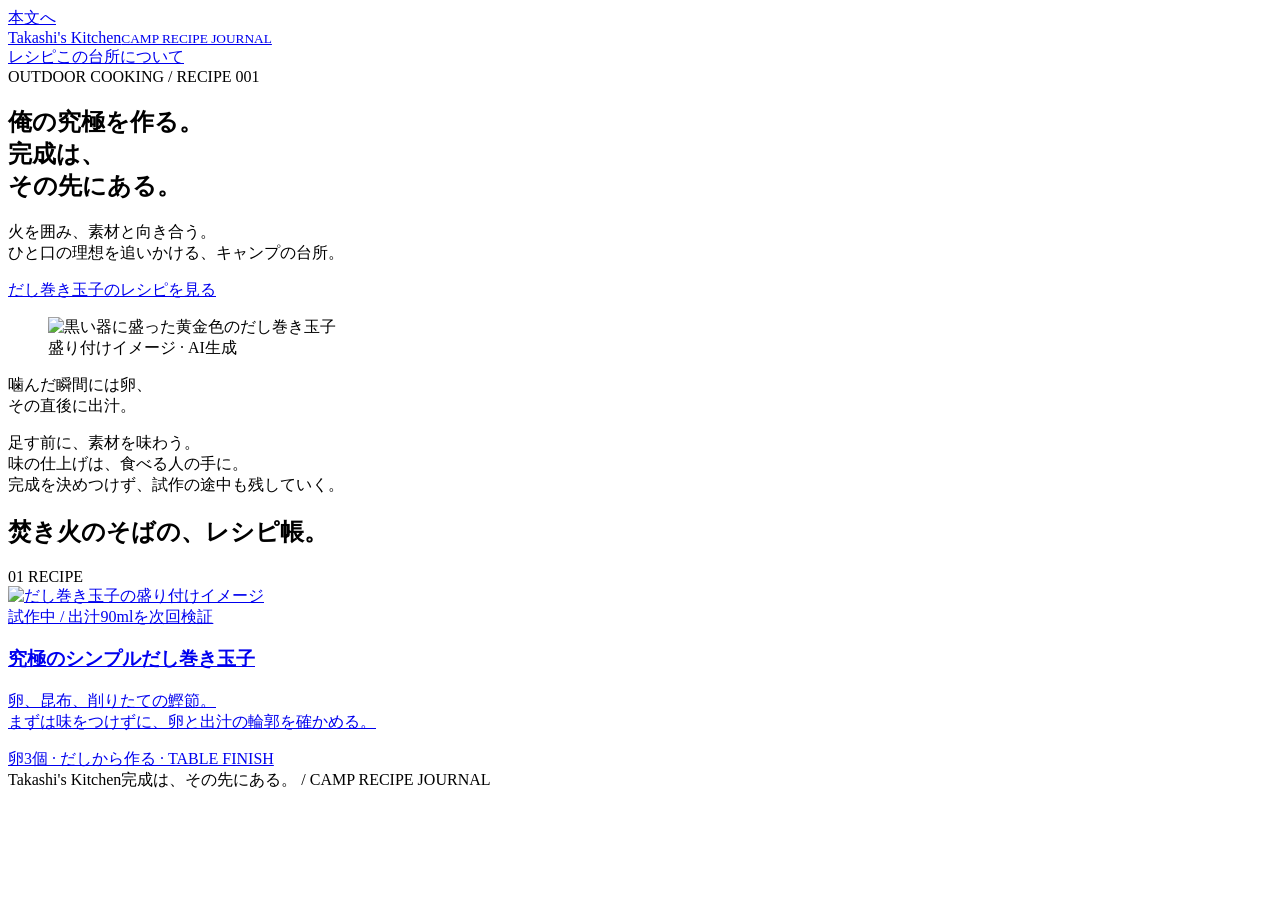
==== index.html @ 33011bda "Add Takashi Kitchen homepage" ====
<!doctype html>
<html lang="ja"><head><meta charset="utf-8"><meta name="viewport" content="width=device-width,initial-scale=1"><title>Takashi's Kitchen — 俺の究極を作る。</title><meta name="description" content="俺の究極を作る。完成は、その先にある。Takashi's Kitchenは、出汁と素材を楽しむキャンプ飯のレシピと試作の記録。"><link rel="stylesheet" href="assets/style.css"><link rel="icon" href="assets/favicon.svg" type="image/svg+xml"></head><body>
<a class="skip" href="#main">本文へ</a><header><div class="wrap"><a class="brand" href="./">Takashi's Kitchen<small>CAMP RECIPE JOURNAL</small></a><nav aria-label="メイン"><a href="#recipes">レシピ</a><a href="#concept">この台所について</a></nav></div></header>
<main id="main"><section class="hero wrap"><div><span class="eyebrow">OUTDOOR COOKING / RECIPE 001</span><h1>俺の究極を作る。<br>完成は、<br>その先にある。</h1><p class="lede">火を囲み、素材と向き合う。<br>ひと口の理想を追いかける、キャンプの台所。</p><a class="button" href="recipes/dashimaki/">だし巻き玉子のレシピを見る</a></div><figure><img src="assets/dashimaki.png" alt="黒い器に盛った黄金色のだし巻き玉子" width="1024" height="683"><figcaption class="caption">盛り付けイメージ · AI生成</figcaption></figure></section>
<section class="statement" id="concept"><div class="wrap"><p class="serif">噛んだ瞬間には卵、<br>その直後に出汁。</p><p class="aside">足す前に、素材を味わう。<br>味の仕上げは、食べる人の手に。<br>完成を決めつけず、試作の途中も残していく。</p></div></section>
<section class="section wrap" id="recipes"><div class="section-head"><h2>焚き火のそばの、レシピ帳。</h2><span class="number">01 RECIPE</span></div><a class="recipe-card" href="recipes/dashimaki/"><img src="assets/dashimaki.png" alt="だし巻き玉子の盛り付けイメージ" width="1024" height="683" loading="lazy"><div><span class="badge">試作中 / 出汁90mlを次回検証</span><h3>究極のシンプルだし巻き玉子</h3><p>卵、昆布、削りたての鰹節。<br>まずは味をつけずに、卵と出汁の輪郭を確かめる。</p><span class="meta">卵3個 · だしから作る · TABLE FINISH</span></div></a></section></main>
<footer><div class="wrap"><span class="brand">Takashi's Kitchen</span><span>完成は、その先にある。 / CAMP RECIPE JOURNAL</span></div></footer></body></html>
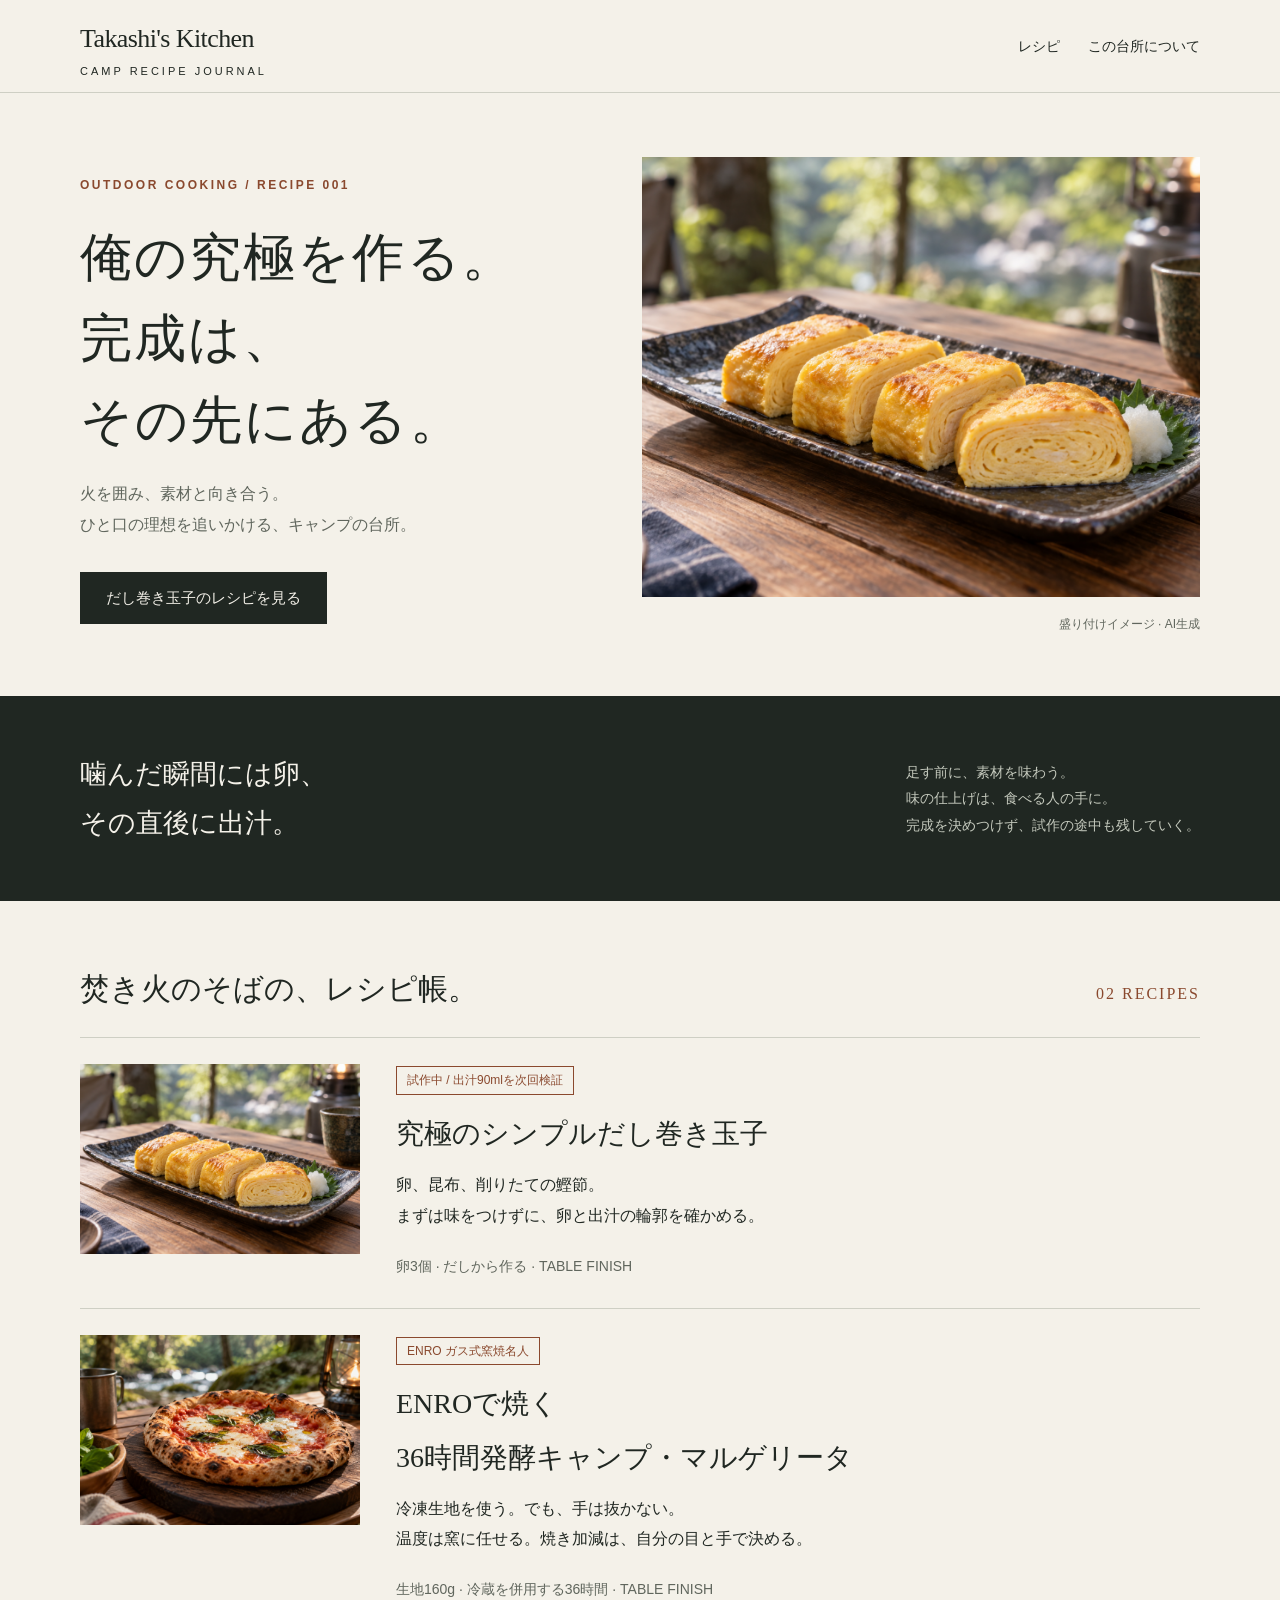
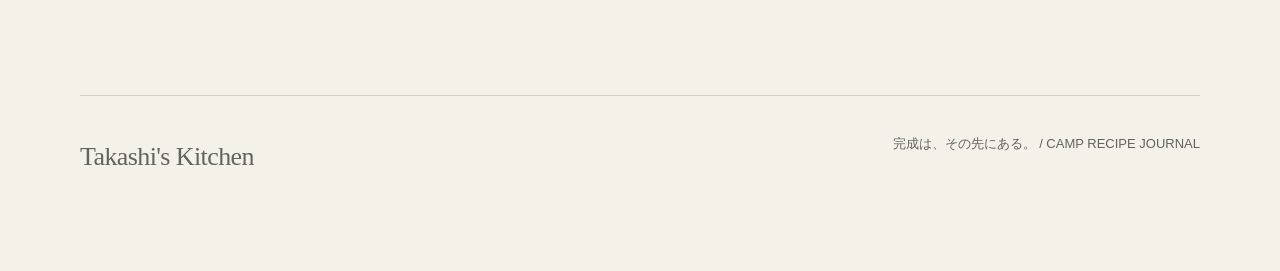
==== commit d5a97e3e: "Add margherita to recipe journal" ====
--- a/index.html
+++ b/index.html
@@ -3,5 +3,6 @@
 <a class="skip" href="#main">本文へ</a><header><div class="wrap"><a class="brand" href="./">Takashi's Kitchen<small>CAMP RECIPE JOURNAL</small></a><nav aria-label="メイン"><a href="#recipes">レシピ</a><a href="#concept">この台所について</a></nav></div></header>
 <main id="main"><section class="hero wrap"><div><span class="eyebrow">OUTDOOR COOKING / RECIPE 001</span><h1>俺の究極を作る。<br>完成は、<br>その先にある。</h1><p class="lede">火を囲み、素材と向き合う。<br>ひと口の理想を追いかける、キャンプの台所。</p><a class="button" href="recipes/dashimaki/">だし巻き玉子のレシピを見る</a></div><figure><img src="assets/dashimaki.png" alt="黒い器に盛った黄金色のだし巻き玉子" width="1024" height="683"><figcaption class="caption">盛り付けイメージ · AI生成</figcaption></figure></section>
 <section class="statement" id="concept"><div class="wrap"><p class="serif">噛んだ瞬間には卵、<br>その直後に出汁。</p><p class="aside">足す前に、素材を味わう。<br>味の仕上げは、食べる人の手に。<br>完成を決めつけず、試作の途中も残していく。</p></div></section>
-<section class="section wrap" id="recipes"><div class="section-head"><h2>焚き火のそばの、レシピ帳。</h2><span class="number">01 RECIPE</span></div><a class="recipe-card" href="recipes/dashimaki/"><img src="assets/dashimaki.png" alt="だし巻き玉子の盛り付けイメージ" width="1024" height="683" loading="lazy"><div><span class="badge">試作中 / 出汁90mlを次回検証</span><h3>究極のシンプルだし巻き玉子</h3><p>卵、昆布、削りたての鰹節。<br>まずは味をつけずに、卵と出汁の輪郭を確かめる。</p><span class="meta">卵3個 · だしから作る · TABLE FINISH</span></div></a></section></main>
+<section class="section wrap" id="recipes"><div class="section-head"><h2>焚き火のそばの、レシピ帳。</h2><span class="number">02 RECIPES</span></div><a class="recipe-card" href="recipes/dashimaki/"><img src="assets/dashimaki.png" alt="だし巻き玉子の盛り付けイメージ" width="1024" height="683" loading="lazy"><div><span class="badge">試作中 / 出汁90mlを次回検証</span><h3>究極のシンプルだし巻き玉子</h3><p>卵、昆布、削りたての鰹節。<br>まずは味をつけずに、卵と出汁の輪郭を確かめる。</p><span class="meta">卵3個 · だしから作る · TABLE FINISH</span></div></a><a class="recipe-card" href="recipes/margherita/"><img src="assets/margherita.png" alt="キャンプ・マルゲリータの盛り付けイメージ" width="1536" height="1024" loading="lazy"><div><span class="badge">ENRO ガス式窯焼名人</span><h3>ENROで焼く<br>36時間発酵キャンプ・マルゲリータ</h3><p>冷凍生地を使う。でも、手は抜かない。<br>温度は窯に任せる。焼き加減は、自分の目と手で決める。</p><span class="meta">生地160g · 冷蔵を併用する36時間 · TABLE FINISH</span></div></a></section></main>
 <footer><div class="wrap"><span class="brand">Takashi's Kitchen</span><span>完成は、その先にある。 / CAMP RECIPE JOURNAL</span></div></footer></body></html>
+
--- a/assets/style.css
+++ b/assets/style.css
@@ -0,0 +1 @@
+:root{--paper:#f4f1e9;--ink:#202722;--muted:#60665d;--line:#cecfc4;--accent:#8a492e;--gold:#d9b873}*{box-sizing:border-box}html{scroll-behavior:smooth;scroll-padding-top:90px}body{margin:0;background:var(--paper);color:var(--ink);font-family:'Yu Gothic',Meiryo,sans-serif;font-size:16px;line-height:1.9}a{color:inherit;text-underline-offset:5px}a:focus-visible,button:focus-visible{outline:3px solid var(--accent);outline-offset:5px}.skip{position:absolute;top:-100px}.skip:focus{top:8px;background:white;z-index:10;padding:12px}.wrap{width:min(1120px,calc(100% - 64px));margin:auto}header{border-bottom:1px solid var(--line)}header .wrap{min-height:92px;display:flex;justify-content:space-between;align-items:center;gap:24px}.brand{text-decoration:none;font-family:Georgia,serif;font-size:26px;letter-spacing:-.6px}.brand small{display:block;font-family: sans-serif;font-size:11px;letter-spacing:3px;line-height:1.3}nav{display:flex;gap:28px;font-size:14px}nav a{text-decoration:none}.eyebrow{font-size:12px;letter-spacing:2.5px;text-transform:uppercase;color:var(--accent);font-weight:bold}.serif,h1,h2,h3{font-family:'Yu Mincho','Hiragino Mincho ProN',serif;font-weight:500}h1{font-size:clamp(32px,4.1vw,56px);line-height:1.55;letter-spacing:.04em;margin:18px 0}h2{font-size:30px;line-height:1.6;margin:0 0 24px}h3{font-size:22px;margin:0 0 10px}p{margin:0 0 20px}.hero{padding:64px 0 60px;display:grid;grid-template-columns:1fr 1.1fr;gap:55px;align-items:center}.hero img{width:100%;height:440px;object-fit:cover}.hero figure{margin:0}.caption{font-size:12px;color:var(--muted);text-align:right;margin-top:6px}.lede{color:var(--muted)}.button{display:inline-block;text-decoration:none;background:var(--ink);color:var(--paper);padding:12px 26px;margin-top:12px;font-size:15px}.statement{background:var(--ink);color:var(--paper);padding:54px 0}.statement .wrap{display:flex;justify-content:space-between;gap:40px;align-items:center}.statement p{margin:0}.statement .serif{font-size:27px;line-height:1.8}.statement .aside{font-size:14px;color:#c4c9bd;max-width:350px}.section{padding:64px 0;border-bottom:1px solid var(--line)}.section-head{display:flex;justify-content:space-between;align-items:baseline;gap:24px}.number{font-family:Georgia,serif;color:var(--accent);font-size:16px;letter-spacing:2px}.recipe-card{display:grid;grid-template-columns:280px 1fr;gap:36px;text-decoration:none;padding:26px 0;border-top:1px solid var(--line)}.recipe-card img{width:100%;height:190px;object-fit:cover}.badge{font-size:12px;display:inline-block;border:1px solid var(--accent);color:var(--accent);padding:2px 10px;margin-bottom:12px}.recipe-card h3{font-size:28px}.meta{font-size:14px;color:var(--muted)}footer{padding:36px 0 90px;color:var(--muted);font-size:13px}footer .wrap{display:flex;justify-content:space-between;gap:20px}.recipe-intro{padding:32px 0 44px}.breadcrumb{font-size:13px;color:var(--muted);margin-bottom:32px}.recipe-layout{display:grid;grid-template-columns:1fr 1fr;gap:48px;align-items:center}.recipe-layout img{width:100%;height:340px;object-fit:cover}.recipe-layout figure{margin:0}.recipe-intro h1{font-size:clamp(30px,3.7vw,47px)}.quick{display:flex;gap:30px;border-top:1px solid var(--line);padding-top:20px;font-size:14px}.quick strong{font-size:24px;font-family:Georgia,serif}.tabs{position:sticky;top:0;background:var(--paper);z-index:5;border-block:1px solid var(--line)}.tabs .wrap{display:flex;justify-content:center;gap:50px}.tabs a{padding:14px 0;font-size:14px;text-decoration:none}.content{max-width:880px}.note{padding:20px 24px;border-left:3px solid var(--accent);background:#ebe6da;color:#484d43}.ingredients{display:grid;grid-template-columns:1fr 1fr;gap:48px}.ingredients dl{margin:0}.ingredients dl div{display:flex;justify-content:space-between;gap:16px;padding:12px 0;border-bottom:1px solid var(--line)}dt,dd{margin:0}dd{font-weight:bold;white-space:nowrap}.steps{list-style:none;padding:0;margin:0;counter-reset:step}.steps li{counter-increment:step;display:grid;grid-template-columns:48px 1fr;gap:18px;padding:24px 0;border-bottom:1px solid var(--line)}.steps li:before{content:counter(step,decimal-leading-zero);font-family:Georgia,serif;color:var(--accent);font-size:26px}.steps p{margin:0;color:var(--muted)}.finish{background:var(--ink);color:var(--paper);padding:64px 0}.finish .eyebrow{color:var(--gold)}.finish-grid{display:grid;grid-template-columns:repeat(3,1fr);gap:0 30px}.finish-grid article{padding:22px 0;border-top:1px solid #596056}.finish-grid p{color:#c4c9bd;font-size:14px;margin:0}.log{display:grid;grid-template-columns:1fr 1fr;gap:32px}.log article{border-top:2px solid var(--line);padding-top:24px}.log .pending{border-color:var(--accent)}.log strong{font-family:Georgia,serif;font-size:32px}.log p{color:var(--muted)}@media(max-width:700px){.wrap{width:calc(100% - 40px)}header .wrap{min-height:80px;gap:12px}.brand{font-size:22px}nav{gap:15px;font-size:13px}.hero{grid-template-columns:1fr;gap:28px;padding:34px 0 40px}.hero img{height:290px}.hero h1{font-size:36px}.statement .wrap{display:block}.statement .aside{margin-top:24px}.statement .serif{font-size:23px}.section{padding:42px 0}.recipe-card{grid-template-columns:1fr;gap:18px}.recipe-card img{height:230px}.recipe-card h3{font-size:25px}.recipe-layout{grid-template-columns:1fr;gap:24px}.recipe-layout img{height:240px}.recipe-intro{padding-top:20px}.breadcrumb{margin-bottom:22px}.tabs .wrap{justify-content:space-between;gap:8px}.tabs a{font-size:13px}.ingredients{grid-template-columns:1fr;gap:30px}.finish-grid{grid-template-columns:1fr 1fr;gap:0 22px}.log{grid-template-columns:1fr;gap:16px}footer .wrap{display:block}.section-head{gap:12px}h2{font-size:26px}.quick{gap:24px}.finish{padding:44px 0}}@media(prefers-reduced-motion:reduce){html{scroll-behavior:auto}}@media print{header,.tabs,footer,.button{display:none}.section,.finish{padding:20px 0}.finish{background:white;color:black}.finish-grid p{color:#333}.wrap{width:100%}.steps li{break-inside:avoid}}
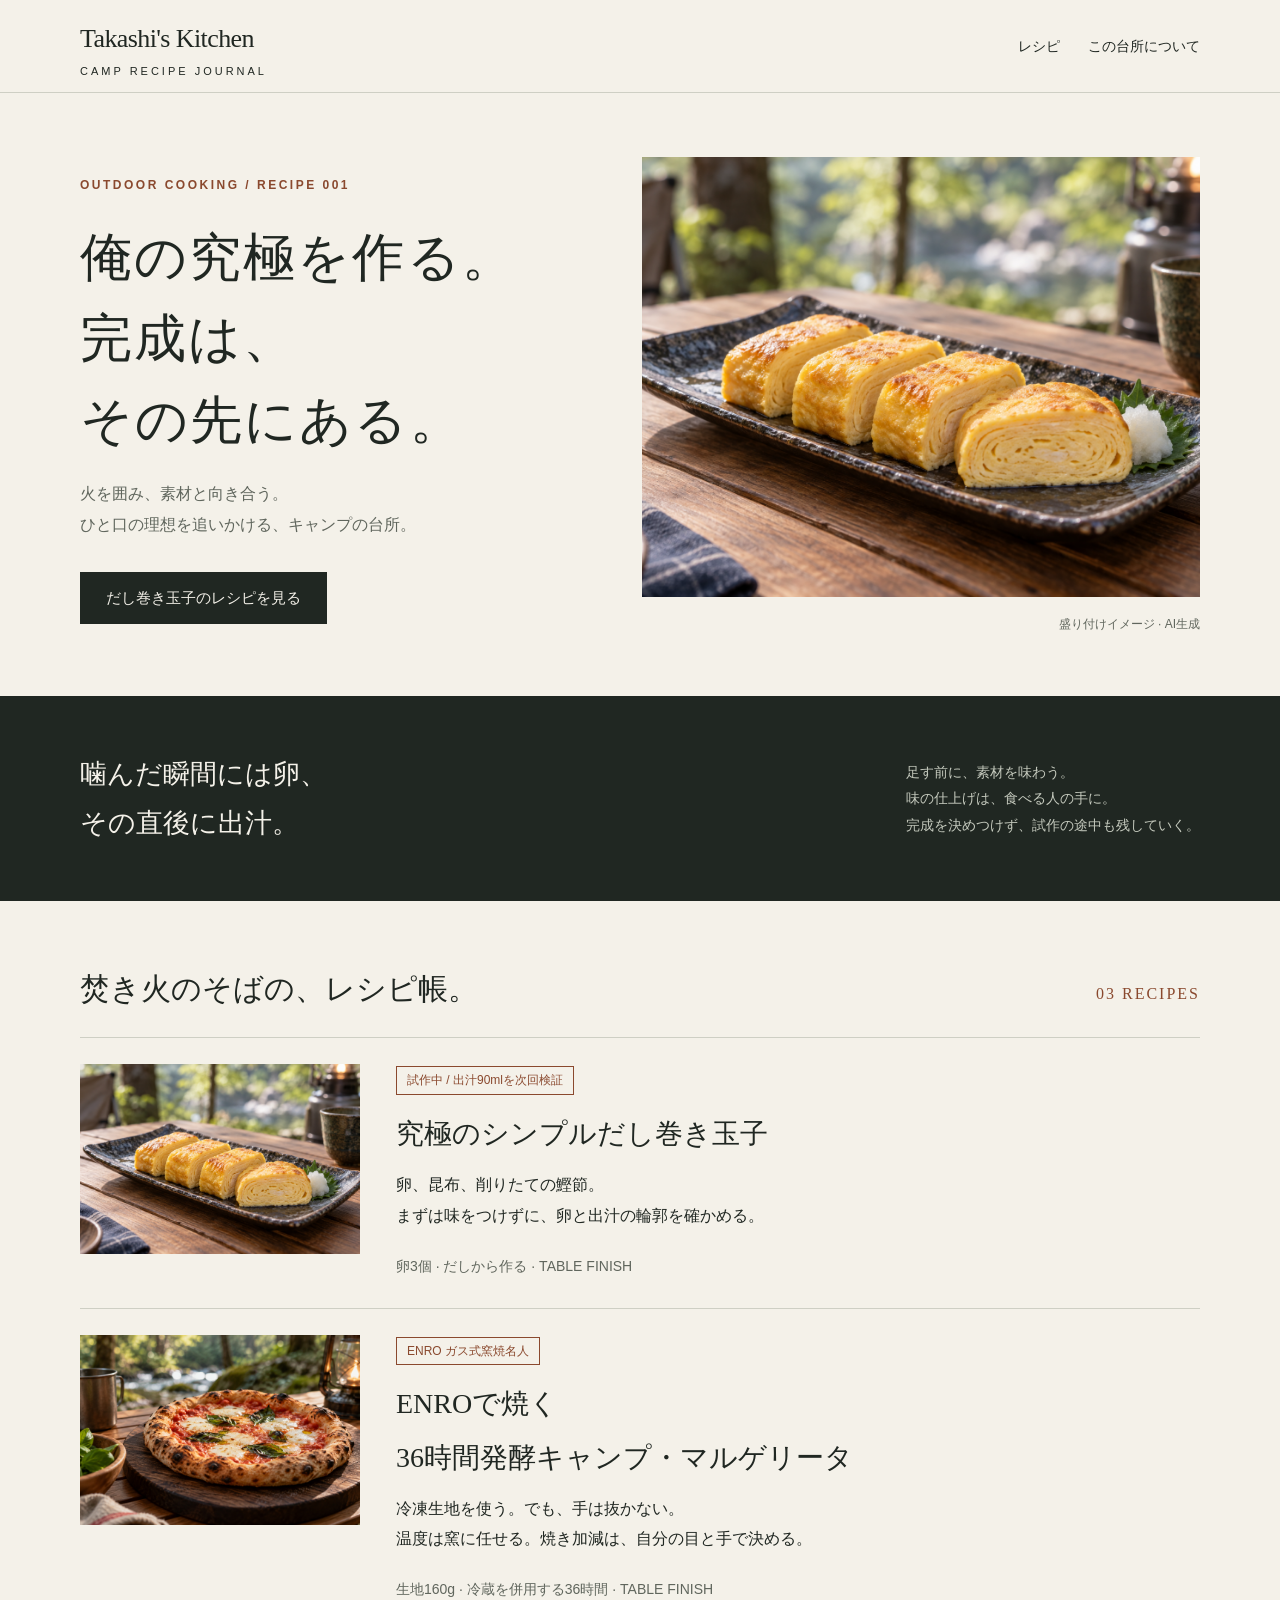
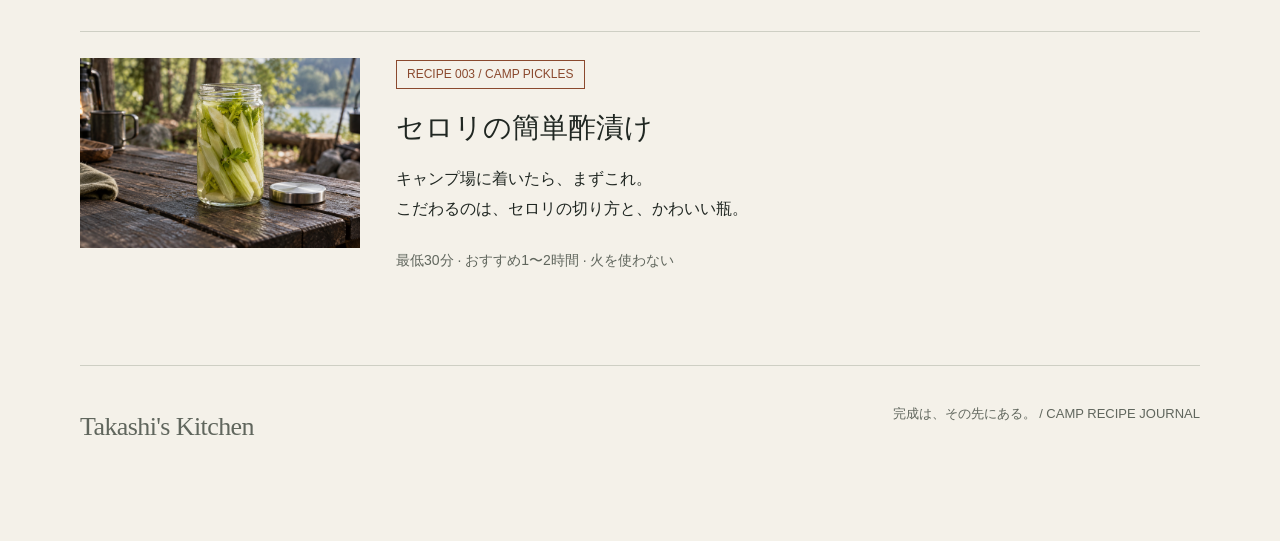
==== commit b6ac503a: "Add recipe 003 celery to recipe journal" ====
--- a/index.html
+++ b/index.html
@@ -3,6 +3,7 @@
 <a class="skip" href="#main">本文へ</a><header><div class="wrap"><a class="brand" href="./">Takashi's Kitchen<small>CAMP RECIPE JOURNAL</small></a><nav aria-label="メイン"><a href="#recipes">レシピ</a><a href="#concept">この台所について</a></nav></div></header>
 <main id="main"><section class="hero wrap"><div><span class="eyebrow">OUTDOOR COOKING / RECIPE 001</span><h1>俺の究極を作る。<br>完成は、<br>その先にある。</h1><p class="lede">火を囲み、素材と向き合う。<br>ひと口の理想を追いかける、キャンプの台所。</p><a class="button" href="recipes/dashimaki/">だし巻き玉子のレシピを見る</a></div><figure><img src="assets/dashimaki.png" alt="黒い器に盛った黄金色のだし巻き玉子" width="1024" height="683"><figcaption class="caption">盛り付けイメージ · AI生成</figcaption></figure></section>
 <section class="statement" id="concept"><div class="wrap"><p class="serif">噛んだ瞬間には卵、<br>その直後に出汁。</p><p class="aside">足す前に、素材を味わう。<br>味の仕上げは、食べる人の手に。<br>完成を決めつけず、試作の途中も残していく。</p></div></section>
-<section class="section wrap" id="recipes"><div class="section-head"><h2>焚き火のそばの、レシピ帳。</h2><span class="number">02 RECIPES</span></div><a class="recipe-card" href="recipes/dashimaki/"><img src="assets/dashimaki.png" alt="だし巻き玉子の盛り付けイメージ" width="1024" height="683" loading="lazy"><div><span class="badge">試作中 / 出汁90mlを次回検証</span><h3>究極のシンプルだし巻き玉子</h3><p>卵、昆布、削りたての鰹節。<br>まずは味をつけずに、卵と出汁の輪郭を確かめる。</p><span class="meta">卵3個 · だしから作る · TABLE FINISH</span></div></a><a class="recipe-card" href="recipes/margherita/"><img src="assets/margherita.png" alt="キャンプ・マルゲリータの盛り付けイメージ" width="1536" height="1024" loading="lazy"><div><span class="badge">ENRO ガス式窯焼名人</span><h3>ENROで焼く<br>36時間発酵キャンプ・マルゲリータ</h3><p>冷凍生地を使う。でも、手は抜かない。<br>温度は窯に任せる。焼き加減は、自分の目と手で決める。</p><span class="meta">生地160g · 冷蔵を併用する36時間 · TABLE FINISH</span></div></a></section></main>
+<section class="section wrap" id="recipes"><div class="section-head"><h2>焚き火のそばの、レシピ帳。</h2><span class="number">03 RECIPES</span></div><a class="recipe-card" href="recipes/dashimaki/"><img src="assets/dashimaki.png" alt="だし巻き玉子の盛り付けイメージ" width="1024" height="683" loading="lazy"><div><span class="badge">試作中 / 出汁90mlを次回検証</span><h3>究極のシンプルだし巻き玉子</h3><p>卵、昆布、削りたての鰹節。<br>まずは味をつけずに、卵と出汁の輪郭を確かめる。</p><span class="meta">卵3個 · だしから作る · TABLE FINISH</span></div></a><a class="recipe-card" href="recipes/margherita/"><img src="assets/margherita.png" alt="キャンプ・マルゲリータの盛り付けイメージ" width="1536" height="1024" loading="lazy"><div><span class="badge">ENRO ガス式窯焼名人</span><h3>ENROで焼く<br>36時間発酵キャンプ・マルゲリータ</h3><p>冷凍生地を使う。でも、手は抜かない。<br>温度は窯に任せる。焼き加減は、自分の目と手で決める。</p><span class="meta">生地160g · 冷蔵を併用する36時間 · TABLE FINISH</span></div></a><a class="recipe-card" href="recipes/celery/"><img src="assets/celery.png" alt="スマートなガラス瓶に詰めたセロリの酢漬けのイメージ" width="1536" height="1024" loading="lazy"><div><span class="badge">RECIPE 003 / CAMP PICKLES</span><h3>セロリの簡単酢漬け</h3><p>キャンプ場に着いたら、まずこれ。<br>こだわるのは、セロリの切り方と、かわいい瓶。</p><span class="meta">最低30分 · おすすめ1〜2時間 · 火を使わない</span></div></a></section></main>
 <footer><div class="wrap"><span class="brand">Takashi's Kitchen</span><span>完成は、その先にある。 / CAMP RECIPE JOURNAL</span></div></footer></body></html>
 
+
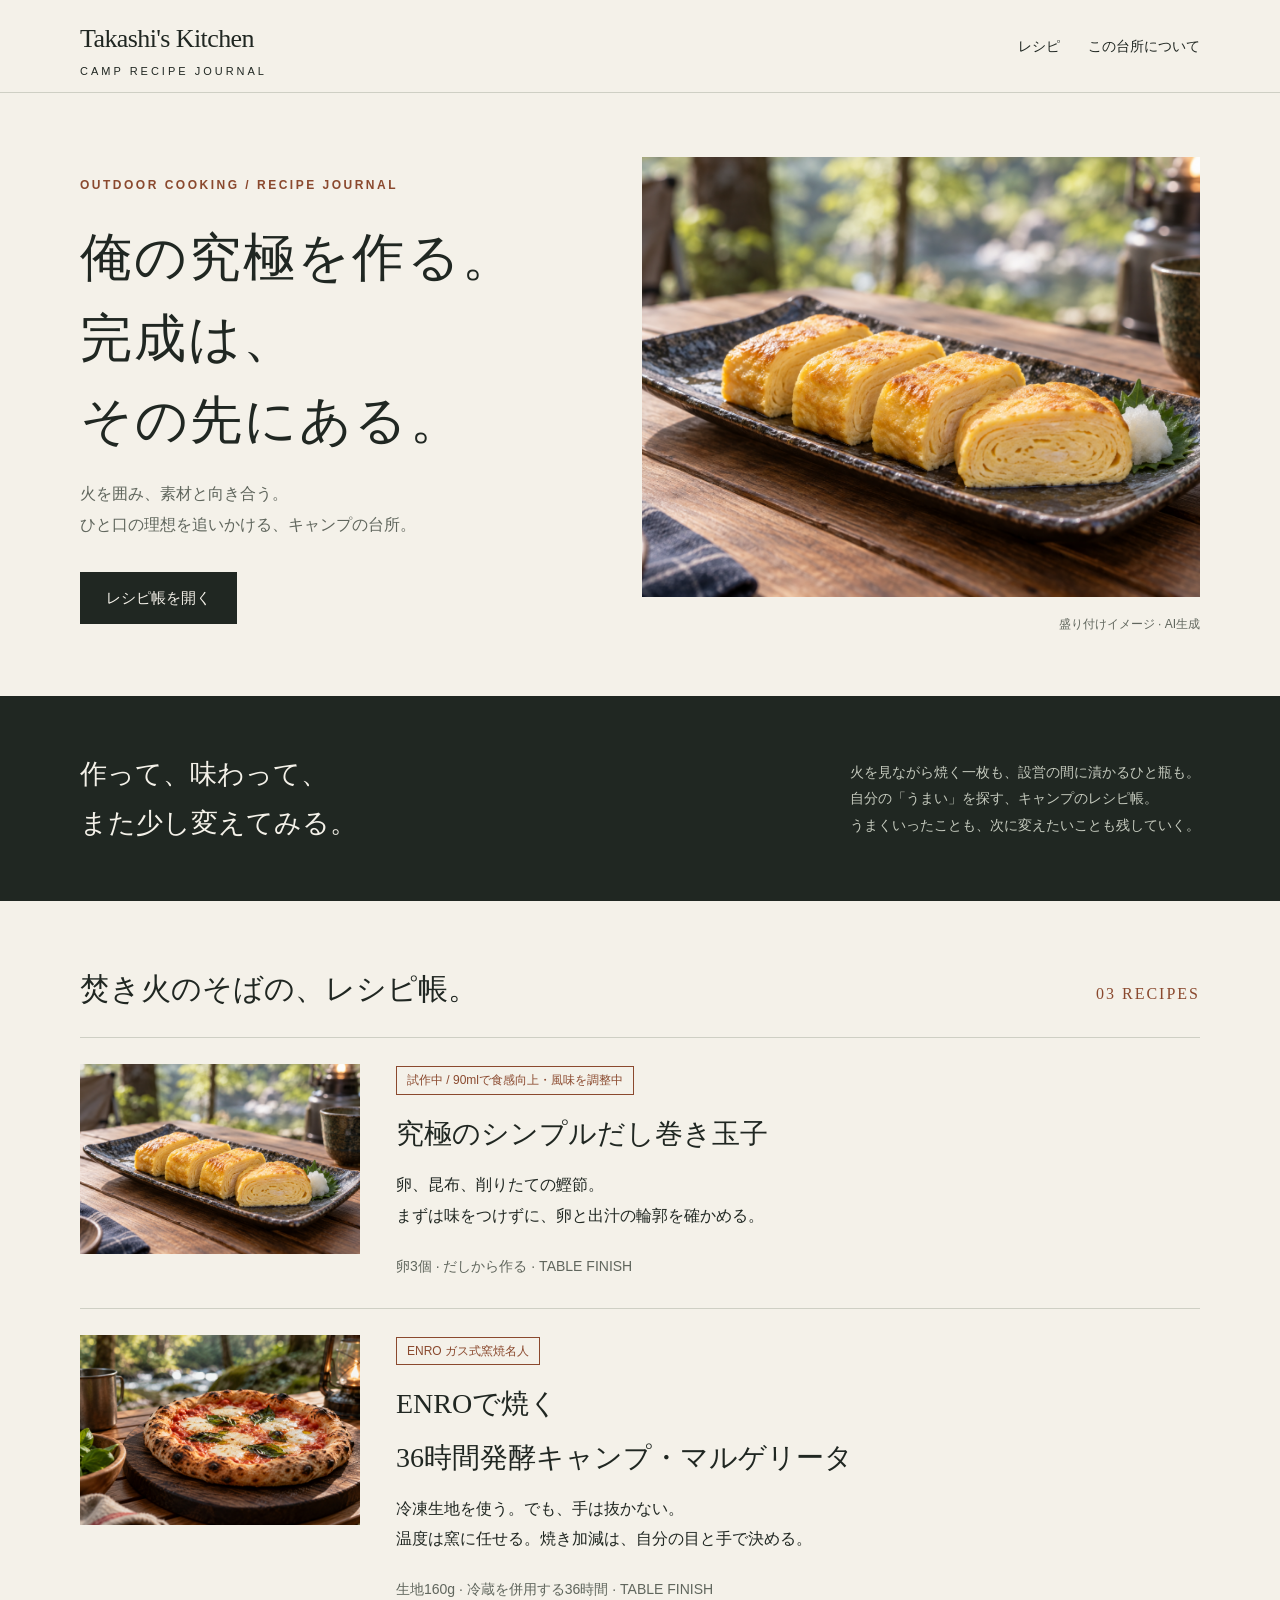
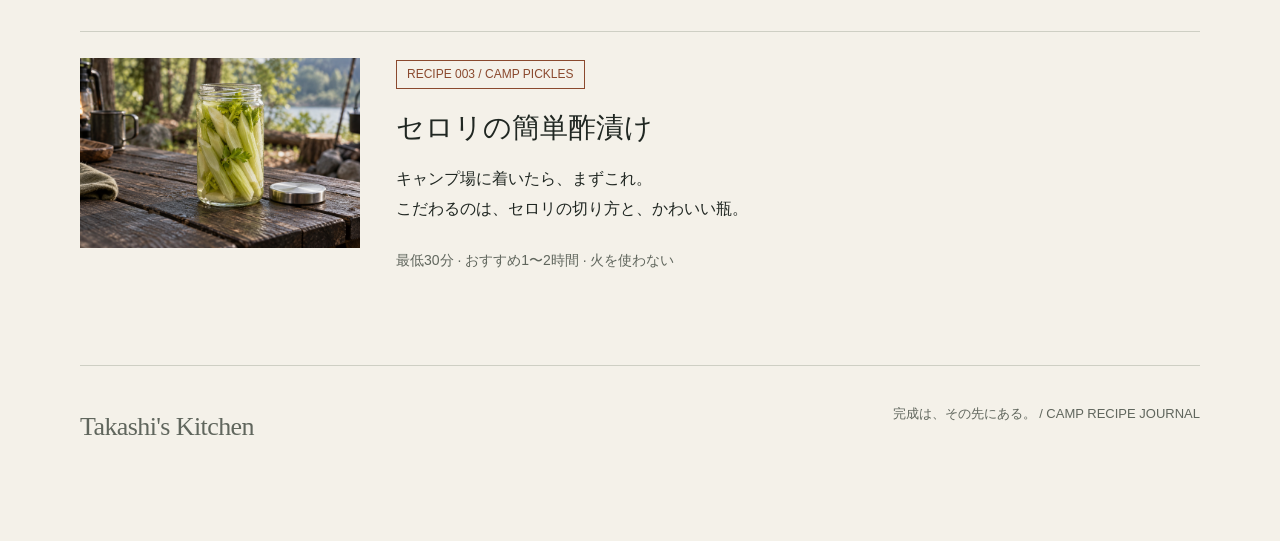
==== commit 307b2e35: "Refresh kitchen introduction and recipe status" ====
--- a/index.html
+++ b/index.html
@@ -1,9 +1,10 @@
 <!doctype html>
-<html lang="ja"><head><meta charset="utf-8"><meta name="viewport" content="width=device-width,initial-scale=1"><title>Takashi's Kitchen — 俺の究極を作る。</title><meta name="description" content="俺の究極を作る。完成は、その先にある。Takashi's Kitchenは、出汁と素材を楽しむキャンプ飯のレシピと試作の記録。"><link rel="stylesheet" href="assets/style.css"><link rel="icon" href="assets/favicon.svg" type="image/svg+xml"></head><body>
+<html lang="ja"><head><meta charset="utf-8"><meta name="viewport" content="width=device-width,initial-scale=1"><title>Takashi's Kitchen — 俺の究極を作る。</title><meta name="description" content="俺の究極を作る。完成は、その先にある。Takashi's Kitchenは、作りながら育てる、キャンプ飯のレシピと試作の記録。"><link rel="stylesheet" href="assets/style.css"><link rel="icon" href="assets/favicon.svg" type="image/svg+xml"></head><body>
 <a class="skip" href="#main">本文へ</a><header><div class="wrap"><a class="brand" href="./">Takashi's Kitchen<small>CAMP RECIPE JOURNAL</small></a><nav aria-label="メイン"><a href="#recipes">レシピ</a><a href="#concept">この台所について</a></nav></div></header>
-<main id="main"><section class="hero wrap"><div><span class="eyebrow">OUTDOOR COOKING / RECIPE 001</span><h1>俺の究極を作る。<br>完成は、<br>その先にある。</h1><p class="lede">火を囲み、素材と向き合う。<br>ひと口の理想を追いかける、キャンプの台所。</p><a class="button" href="recipes/dashimaki/">だし巻き玉子のレシピを見る</a></div><figure><img src="assets/dashimaki.png" alt="黒い器に盛った黄金色のだし巻き玉子" width="1024" height="683"><figcaption class="caption">盛り付けイメージ · AI生成</figcaption></figure></section>
-<section class="statement" id="concept"><div class="wrap"><p class="serif">噛んだ瞬間には卵、<br>その直後に出汁。</p><p class="aside">足す前に、素材を味わう。<br>味の仕上げは、食べる人の手に。<br>完成を決めつけず、試作の途中も残していく。</p></div></section>
-<section class="section wrap" id="recipes"><div class="section-head"><h2>焚き火のそばの、レシピ帳。</h2><span class="number">03 RECIPES</span></div><a class="recipe-card" href="recipes/dashimaki/"><img src="assets/dashimaki.png" alt="だし巻き玉子の盛り付けイメージ" width="1024" height="683" loading="lazy"><div><span class="badge">試作中 / 出汁90mlを次回検証</span><h3>究極のシンプルだし巻き玉子</h3><p>卵、昆布、削りたての鰹節。<br>まずは味をつけずに、卵と出汁の輪郭を確かめる。</p><span class="meta">卵3個 · だしから作る · TABLE FINISH</span></div></a><a class="recipe-card" href="recipes/margherita/"><img src="assets/margherita.png" alt="キャンプ・マルゲリータの盛り付けイメージ" width="1536" height="1024" loading="lazy"><div><span class="badge">ENRO ガス式窯焼名人</span><h3>ENROで焼く<br>36時間発酵キャンプ・マルゲリータ</h3><p>冷凍生地を使う。でも、手は抜かない。<br>温度は窯に任せる。焼き加減は、自分の目と手で決める。</p><span class="meta">生地160g · 冷蔵を併用する36時間 · TABLE FINISH</span></div></a><a class="recipe-card" href="recipes/celery/"><img src="assets/celery.png" alt="スマートなガラス瓶に詰めたセロリの酢漬けのイメージ" width="1536" height="1024" loading="lazy"><div><span class="badge">RECIPE 003 / CAMP PICKLES</span><h3>セロリの簡単酢漬け</h3><p>キャンプ場に着いたら、まずこれ。<br>こだわるのは、セロリの切り方と、かわいい瓶。</p><span class="meta">最低30分 · おすすめ1〜2時間 · 火を使わない</span></div></a></section></main>
+<main id="main"><section class="hero wrap"><div><span class="eyebrow">OUTDOOR COOKING / RECIPE JOURNAL</span><h1>俺の究極を作る。<br>完成は、<br>その先にある。</h1><p class="lede">火を囲み、素材と向き合う。<br>ひと口の理想を追いかける、キャンプの台所。</p><a class="button" href="#recipes">レシピ帳を開く</a></div><figure><img src="assets/dashimaki.png" alt="黒い器に盛った黄金色のだし巻き玉子" width="1024" height="683"><figcaption class="caption">盛り付けイメージ · AI生成</figcaption></figure></section>
+<section class="statement" id="concept"><div class="wrap"><p class="serif">作って、味わって、<br>また少し変えてみる。</p><p class="aside">火を見ながら焼く一枚も、設営の間に漬かるひと瓶も。<br>自分の「うまい」を探す、キャンプのレシピ帳。<br>うまくいったことも、次に変えたいことも残していく。</p></div></section>
+<section class="section wrap" id="recipes"><div class="section-head"><h2>焚き火のそばの、レシピ帳。</h2><span class="number">03 RECIPES</span></div><a class="recipe-card" href="recipes/dashimaki/"><img src="assets/dashimaki.png" alt="だし巻き玉子の盛り付けイメージ" width="1024" height="683" loading="lazy"><div><span class="badge">試作中 / 90mlで食感向上・風味を調整中</span><h3>究極のシンプルだし巻き玉子</h3><p>卵、昆布、削りたての鰹節。<br>まずは味をつけずに、卵と出汁の輪郭を確かめる。</p><span class="meta">卵3個 · だしから作る · TABLE FINISH</span></div></a><a class="recipe-card" href="recipes/margherita/"><img src="assets/margherita.png" alt="キャンプ・マルゲリータの盛り付けイメージ" width="1536" height="1024" loading="lazy"><div><span class="badge">ENRO ガス式窯焼名人</span><h3>ENROで焼く<br>36時間発酵キャンプ・マルゲリータ</h3><p>冷凍生地を使う。でも、手は抜かない。<br>温度は窯に任せる。焼き加減は、自分の目と手で決める。</p><span class="meta">生地160g · 冷蔵を併用する36時間 · TABLE FINISH</span></div></a><a class="recipe-card" href="recipes/celery/"><img src="assets/celery.png" alt="スマートなガラス瓶に詰めたセロリの酢漬けのイメージ" width="1536" height="1024" loading="lazy"><div><span class="badge">RECIPE 003 / CAMP PICKLES</span><h3>セロリの簡単酢漬け</h3><p>キャンプ場に着いたら、まずこれ。<br>こだわるのは、セロリの切り方と、かわいい瓶。</p><span class="meta">最低30分 · おすすめ1〜2時間 · 火を使わない</span></div></a></section></main>
 <footer><div class="wrap"><span class="brand">Takashi's Kitchen</span><span>完成は、その先にある。 / CAMP RECIPE JOURNAL</span></div></footer></body></html>
 
 
+
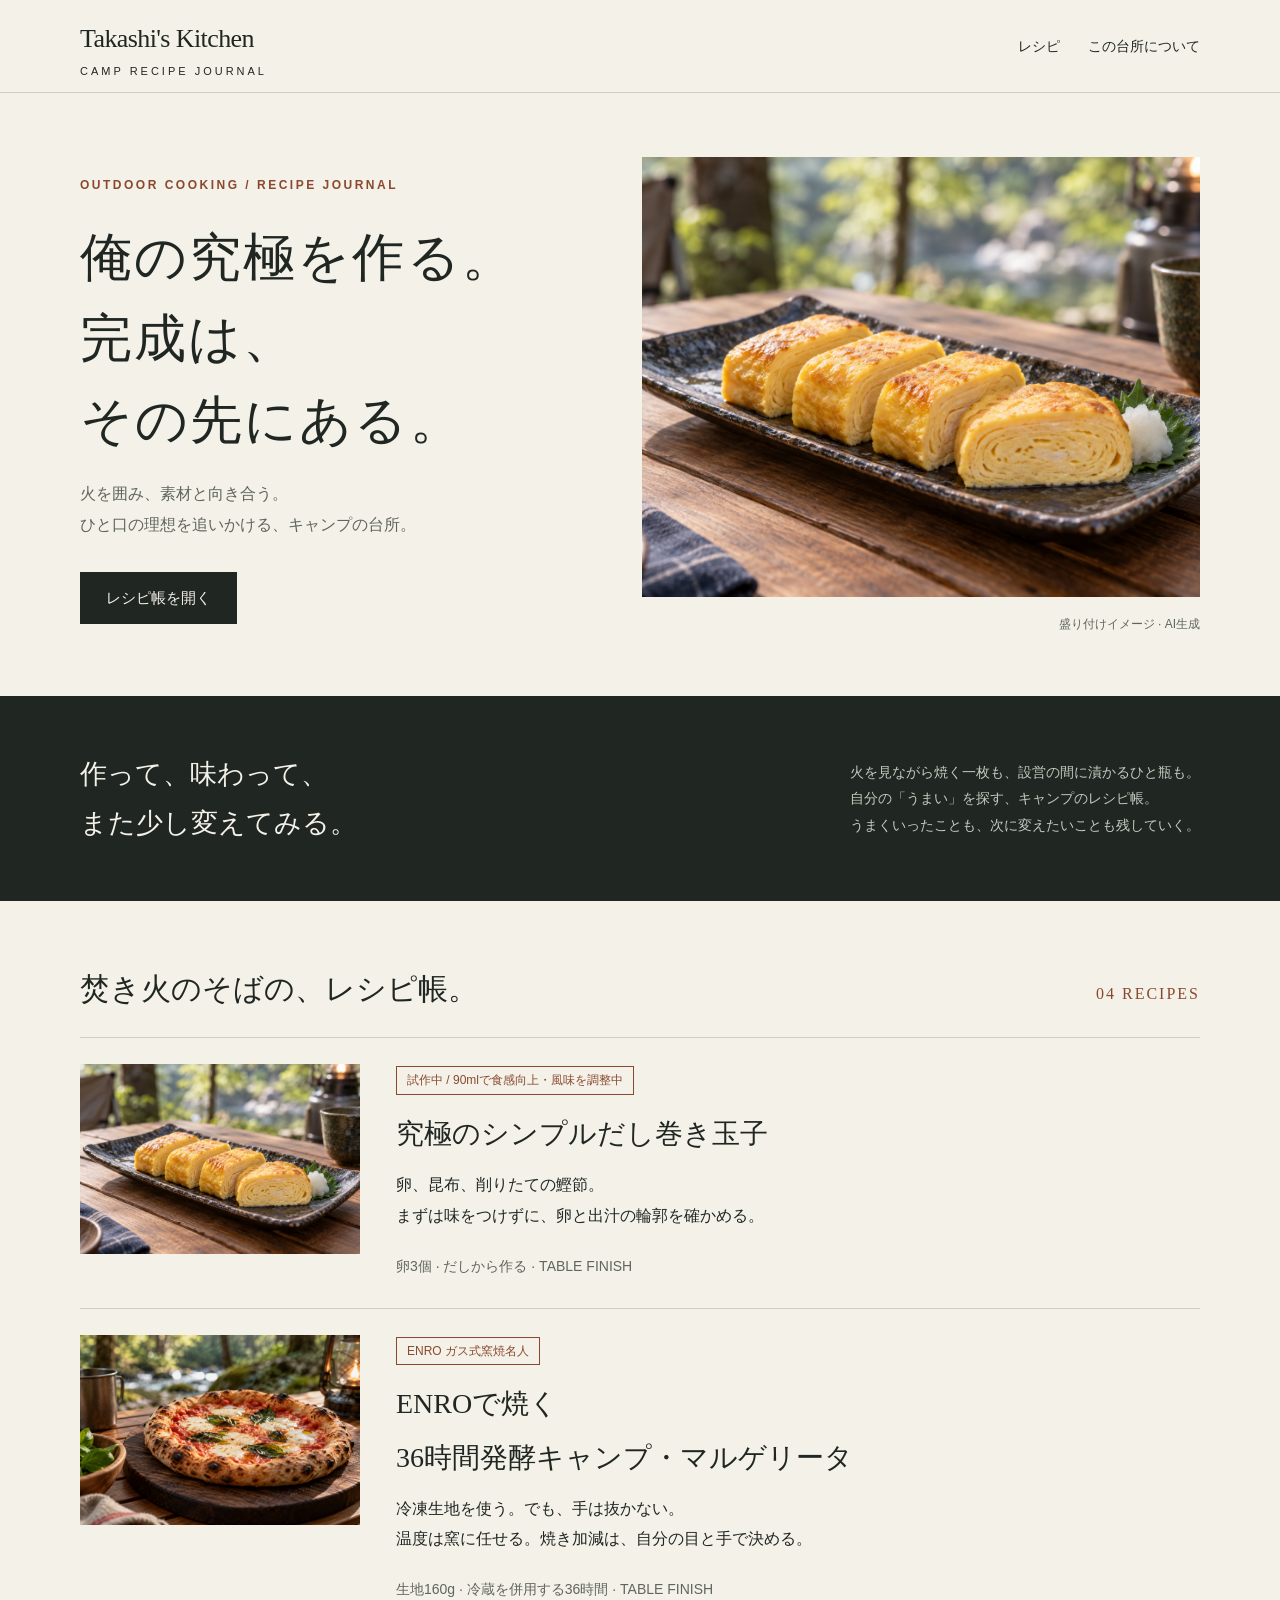
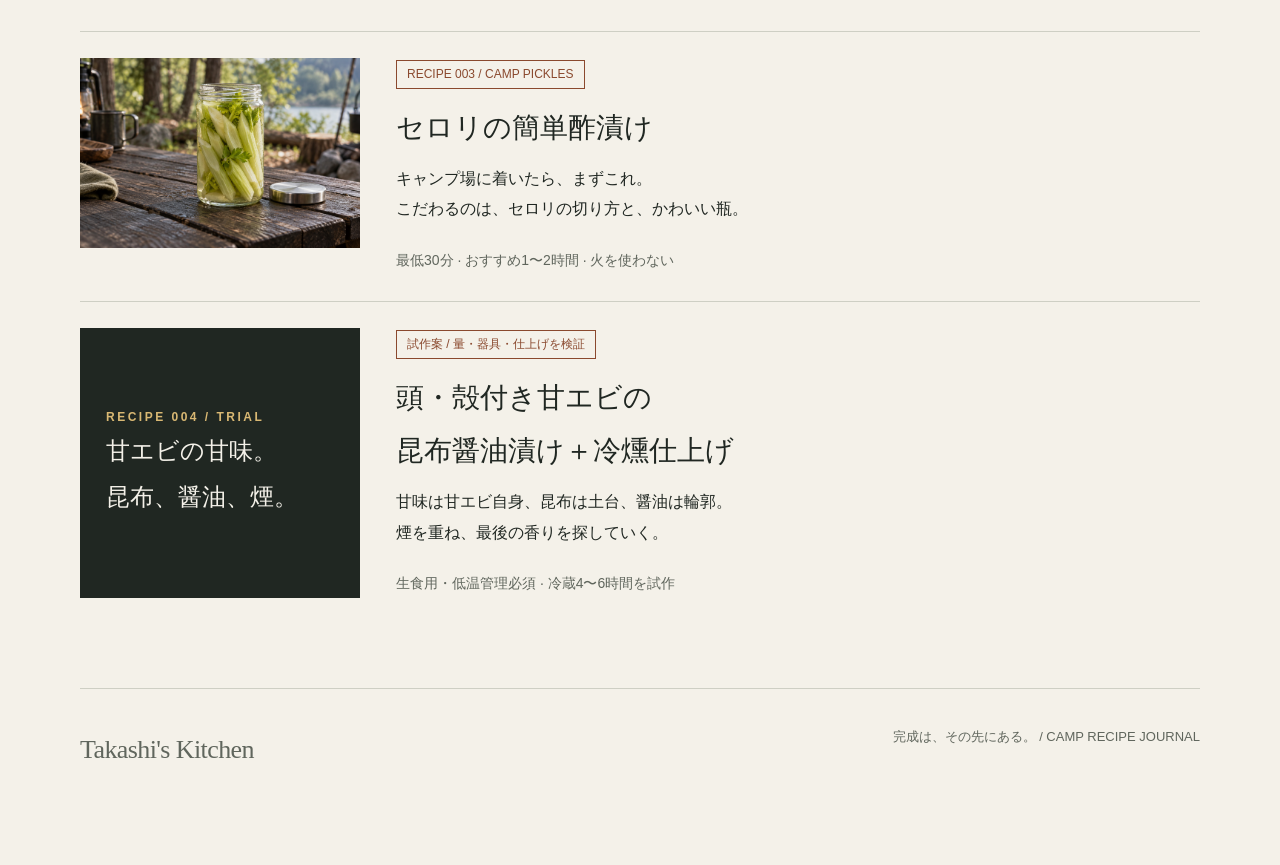
==== commit 12deb4c0: "Add amaebi trial to recipe journal" ====
--- a/index.html
+++ b/index.html
@@ -3,8 +3,9 @@
 <a class="skip" href="#main">本文へ</a><header><div class="wrap"><a class="brand" href="./">Takashi's Kitchen<small>CAMP RECIPE JOURNAL</small></a><nav aria-label="メイン"><a href="#recipes">レシピ</a><a href="#concept">この台所について</a></nav></div></header>
 <main id="main"><section class="hero wrap"><div><span class="eyebrow">OUTDOOR COOKING / RECIPE JOURNAL</span><h1>俺の究極を作る。<br>完成は、<br>その先にある。</h1><p class="lede">火を囲み、素材と向き合う。<br>ひと口の理想を追いかける、キャンプの台所。</p><a class="button" href="#recipes">レシピ帳を開く</a></div><figure><img src="assets/dashimaki.png" alt="黒い器に盛った黄金色のだし巻き玉子" width="1024" height="683"><figcaption class="caption">盛り付けイメージ · AI生成</figcaption></figure></section>
 <section class="statement" id="concept"><div class="wrap"><p class="serif">作って、味わって、<br>また少し変えてみる。</p><p class="aside">火を見ながら焼く一枚も、設営の間に漬かるひと瓶も。<br>自分の「うまい」を探す、キャンプのレシピ帳。<br>うまくいったことも、次に変えたいことも残していく。</p></div></section>
-<section class="section wrap" id="recipes"><div class="section-head"><h2>焚き火のそばの、レシピ帳。</h2><span class="number">03 RECIPES</span></div><a class="recipe-card" href="recipes/dashimaki/"><img src="assets/dashimaki.png" alt="だし巻き玉子の盛り付けイメージ" width="1024" height="683" loading="lazy"><div><span class="badge">試作中 / 90mlで食感向上・風味を調整中</span><h3>究極のシンプルだし巻き玉子</h3><p>卵、昆布、削りたての鰹節。<br>まずは味をつけずに、卵と出汁の輪郭を確かめる。</p><span class="meta">卵3個 · だしから作る · TABLE FINISH</span></div></a><a class="recipe-card" href="recipes/margherita/"><img src="assets/margherita.png" alt="キャンプ・マルゲリータの盛り付けイメージ" width="1536" height="1024" loading="lazy"><div><span class="badge">ENRO ガス式窯焼名人</span><h3>ENROで焼く<br>36時間発酵キャンプ・マルゲリータ</h3><p>冷凍生地を使う。でも、手は抜かない。<br>温度は窯に任せる。焼き加減は、自分の目と手で決める。</p><span class="meta">生地160g · 冷蔵を併用する36時間 · TABLE FINISH</span></div></a><a class="recipe-card" href="recipes/celery/"><img src="assets/celery.png" alt="スマートなガラス瓶に詰めたセロリの酢漬けのイメージ" width="1536" height="1024" loading="lazy"><div><span class="badge">RECIPE 003 / CAMP PICKLES</span><h3>セロリの簡単酢漬け</h3><p>キャンプ場に着いたら、まずこれ。<br>こだわるのは、セロリの切り方と、かわいい瓶。</p><span class="meta">最低30分 · おすすめ1〜2時間 · 火を使わない</span></div></a></section></main>
+<section class="section wrap" id="recipes"><div class="section-head"><h2>焚き火のそばの、レシピ帳。</h2><span class="number">04 RECIPES</span></div><a class="recipe-card" href="recipes/dashimaki/"><img src="assets/dashimaki.png" alt="だし巻き玉子の盛り付けイメージ" width="1024" height="683" loading="lazy"><div><span class="badge">試作中 / 90mlで食感向上・風味を調整中</span><h3>究極のシンプルだし巻き玉子</h3><p>卵、昆布、削りたての鰹節。<br>まずは味をつけずに、卵と出汁の輪郭を確かめる。</p><span class="meta">卵3個 · だしから作る · TABLE FINISH</span></div></a><a class="recipe-card" href="recipes/margherita/"><img src="assets/margherita.png" alt="キャンプ・マルゲリータの盛り付けイメージ" width="1536" height="1024" loading="lazy"><div><span class="badge">ENRO ガス式窯焼名人</span><h3>ENROで焼く<br>36時間発酵キャンプ・マルゲリータ</h3><p>冷凍生地を使う。でも、手は抜かない。<br>温度は窯に任せる。焼き加減は、自分の目と手で決める。</p><span class="meta">生地160g · 冷蔵を併用する36時間 · TABLE FINISH</span></div></a><a class="recipe-card" href="recipes/celery/"><img src="assets/celery.png" alt="スマートなガラス瓶に詰めたセロリの酢漬けのイメージ" width="1536" height="1024" loading="lazy"><div><span class="badge">RECIPE 003 / CAMP PICKLES</span><h3>セロリの簡単酢漬け</h3><p>キャンプ場に着いたら、まずこれ。<br>こだわるのは、セロリの切り方と、かわいい瓶。</p><span class="meta">最低30分 · おすすめ1〜2時間 · 火を使わない</span></div></a><a class="recipe-card" href="recipes/amaebi/"><div style="background:var(--ink);color:var(--paper);padding:26px;display:flex;flex-direction:column;justify-content:center"><span class="eyebrow" style="color:var(--gold)">RECIPE 004 / TRIAL</span><span class="serif" style="font-size:24px">甘エビの甘味。<br>昆布、醤油、煙。</span></div><div><span class="badge">試作案 / 量・器具・仕上げを検証</span><h3>頭・殻付き甘エビの<br>昆布醤油漬け＋冷燻仕上げ</h3><p>甘味は甘エビ自身、昆布は土台、醤油は輪郭。<br>煙を重ね、最後の香りを探していく。</p><span class="meta">生食用・低温管理必須 · 冷蔵4〜6時間を試作</span></div></a></section></main>
 <footer><div class="wrap"><span class="brand">Takashi's Kitchen</span><span>完成は、その先にある。 / CAMP RECIPE JOURNAL</span></div></footer></body></html>
 
 
 
+
--- a/assets/style.css
+++ b/assets/style.css
@@ -1 +1,3 @@
 :root{--paper:#f4f1e9;--ink:#202722;--muted:#60665d;--line:#cecfc4;--accent:#8a492e;--gold:#d9b873}*{box-sizing:border-box}html{scroll-behavior:smooth;scroll-padding-top:90px}body{margin:0;background:var(--paper);color:var(--ink);font-family:'Yu Gothic',Meiryo,sans-serif;font-size:16px;line-height:1.9}a{color:inherit;text-underline-offset:5px}a:focus-visible,button:focus-visible{outline:3px solid var(--accent);outline-offset:5px}.skip{position:absolute;top:-100px}.skip:focus{top:8px;background:white;z-index:10;padding:12px}.wrap{width:min(1120px,calc(100% - 64px));margin:auto}header{border-bottom:1px solid var(--line)}header .wrap{min-height:92px;display:flex;justify-content:space-between;align-items:center;gap:24px}.brand{text-decoration:none;font-family:Georgia,serif;font-size:26px;letter-spacing:-.6px}.brand small{display:block;font-family: sans-serif;font-size:11px;letter-spacing:3px;line-height:1.3}nav{display:flex;gap:28px;font-size:14px}nav a{text-decoration:none}.eyebrow{font-size:12px;letter-spacing:2.5px;text-transform:uppercase;color:var(--accent);font-weight:bold}.serif,h1,h2,h3{font-family:'Yu Mincho','Hiragino Mincho ProN',serif;font-weight:500}h1{font-size:clamp(32px,4.1vw,56px);line-height:1.55;letter-spacing:.04em;margin:18px 0}h2{font-size:30px;line-height:1.6;margin:0 0 24px}h3{font-size:22px;margin:0 0 10px}p{margin:0 0 20px}.hero{padding:64px 0 60px;display:grid;grid-template-columns:1fr 1.1fr;gap:55px;align-items:center}.hero img{width:100%;height:440px;object-fit:cover}.hero figure{margin:0}.caption{font-size:12px;color:var(--muted);text-align:right;margin-top:6px}.lede{color:var(--muted)}.button{display:inline-block;text-decoration:none;background:var(--ink);color:var(--paper);padding:12px 26px;margin-top:12px;font-size:15px}.statement{background:var(--ink);color:var(--paper);padding:54px 0}.statement .wrap{display:flex;justify-content:space-between;gap:40px;align-items:center}.statement p{margin:0}.statement .serif{font-size:27px;line-height:1.8}.statement .aside{font-size:14px;color:#c4c9bd;max-width:350px}.section{padding:64px 0;border-bottom:1px solid var(--line)}.section-head{display:flex;justify-content:space-between;align-items:baseline;gap:24px}.number{font-family:Georgia,serif;color:var(--accent);font-size:16px;letter-spacing:2px}.recipe-card{display:grid;grid-template-columns:280px 1fr;gap:36px;text-decoration:none;padding:26px 0;border-top:1px solid var(--line)}.recipe-card img{width:100%;height:190px;object-fit:cover}.badge{font-size:12px;display:inline-block;border:1px solid var(--accent);color:var(--accent);padding:2px 10px;margin-bottom:12px}.recipe-card h3{font-size:28px}.meta{font-size:14px;color:var(--muted)}footer{padding:36px 0 90px;color:var(--muted);font-size:13px}footer .wrap{display:flex;justify-content:space-between;gap:20px}.recipe-intro{padding:32px 0 44px}.breadcrumb{font-size:13px;color:var(--muted);margin-bottom:32px}.recipe-layout{display:grid;grid-template-columns:1fr 1fr;gap:48px;align-items:center}.recipe-layout img{width:100%;height:340px;object-fit:cover}.recipe-layout figure{margin:0}.recipe-intro h1{font-size:clamp(30px,3.7vw,47px)}.quick{display:flex;gap:30px;border-top:1px solid var(--line);padding-top:20px;font-size:14px}.quick strong{font-size:24px;font-family:Georgia,serif}.tabs{position:sticky;top:0;background:var(--paper);z-index:5;border-block:1px solid var(--line)}.tabs .wrap{display:flex;justify-content:center;gap:50px}.tabs a{padding:14px 0;font-size:14px;text-decoration:none}.content{max-width:880px}.note{padding:20px 24px;border-left:3px solid var(--accent);background:#ebe6da;color:#484d43}.ingredients{display:grid;grid-template-columns:1fr 1fr;gap:48px}.ingredients dl{margin:0}.ingredients dl div{display:flex;justify-content:space-between;gap:16px;padding:12px 0;border-bottom:1px solid var(--line)}dt,dd{margin:0}dd{font-weight:bold;white-space:nowrap}.steps{list-style:none;padding:0;margin:0;counter-reset:step}.steps li{counter-increment:step;display:grid;grid-template-columns:48px 1fr;gap:18px;padding:24px 0;border-bottom:1px solid var(--line)}.steps li:before{content:counter(step,decimal-leading-zero);font-family:Georgia,serif;color:var(--accent);font-size:26px}.steps p{margin:0;color:var(--muted)}.finish{background:var(--ink);color:var(--paper);padding:64px 0}.finish .eyebrow{color:var(--gold)}.finish-grid{display:grid;grid-template-columns:repeat(3,1fr);gap:0 30px}.finish-grid article{padding:22px 0;border-top:1px solid #596056}.finish-grid p{color:#c4c9bd;font-size:14px;margin:0}.log{display:grid;grid-template-columns:1fr 1fr;gap:32px}.log article{border-top:2px solid var(--line);padding-top:24px}.log .pending{border-color:var(--accent)}.log strong{font-family:Georgia,serif;font-size:32px}.log p{color:var(--muted)}@media(max-width:700px){.wrap{width:calc(100% - 40px)}header .wrap{min-height:80px;gap:12px}.brand{font-size:22px}nav{gap:15px;font-size:13px}.hero{grid-template-columns:1fr;gap:28px;padding:34px 0 40px}.hero img{height:290px}.hero h1{font-size:36px}.statement .wrap{display:block}.statement .aside{margin-top:24px}.statement .serif{font-size:23px}.section{padding:42px 0}.recipe-card{grid-template-columns:1fr;gap:18px}.recipe-card img{height:230px}.recipe-card h3{font-size:25px}.recipe-layout{grid-template-columns:1fr;gap:24px}.recipe-layout img{height:240px}.recipe-intro{padding-top:20px}.breadcrumb{margin-bottom:22px}.tabs .wrap{justify-content:space-between;gap:8px}.tabs a{font-size:13px}.ingredients{grid-template-columns:1fr;gap:30px}.finish-grid{grid-template-columns:1fr 1fr;gap:0 22px}.log{grid-template-columns:1fr;gap:16px}footer .wrap{display:block}.section-head{gap:12px}h2{font-size:26px}.quick{gap:24px}.finish{padding:44px 0}}@media(prefers-reduced-motion:reduce){html{scroll-behavior:auto}}@media print{header,.tabs,footer,.button{display:none}.section,.finish{padding:20px 0}.finish{background:white;color:black}.finish-grid p{color:#333}.wrap{width:100%}.steps li{break-inside:avoid}}
+header .brand,header nav a{white-space:nowrap}header nav a{display:inline-flex;align-items:center;min-height:44px}
+@media(max-width:700px){header .wrap{flex-direction:column;align-items:flex-start;gap:8px;padding-top:16px;padding-bottom:8px}header nav{gap:24px;flex-wrap:wrap}header .brand small{white-space:nowrap}.quick{flex-wrap:wrap}}
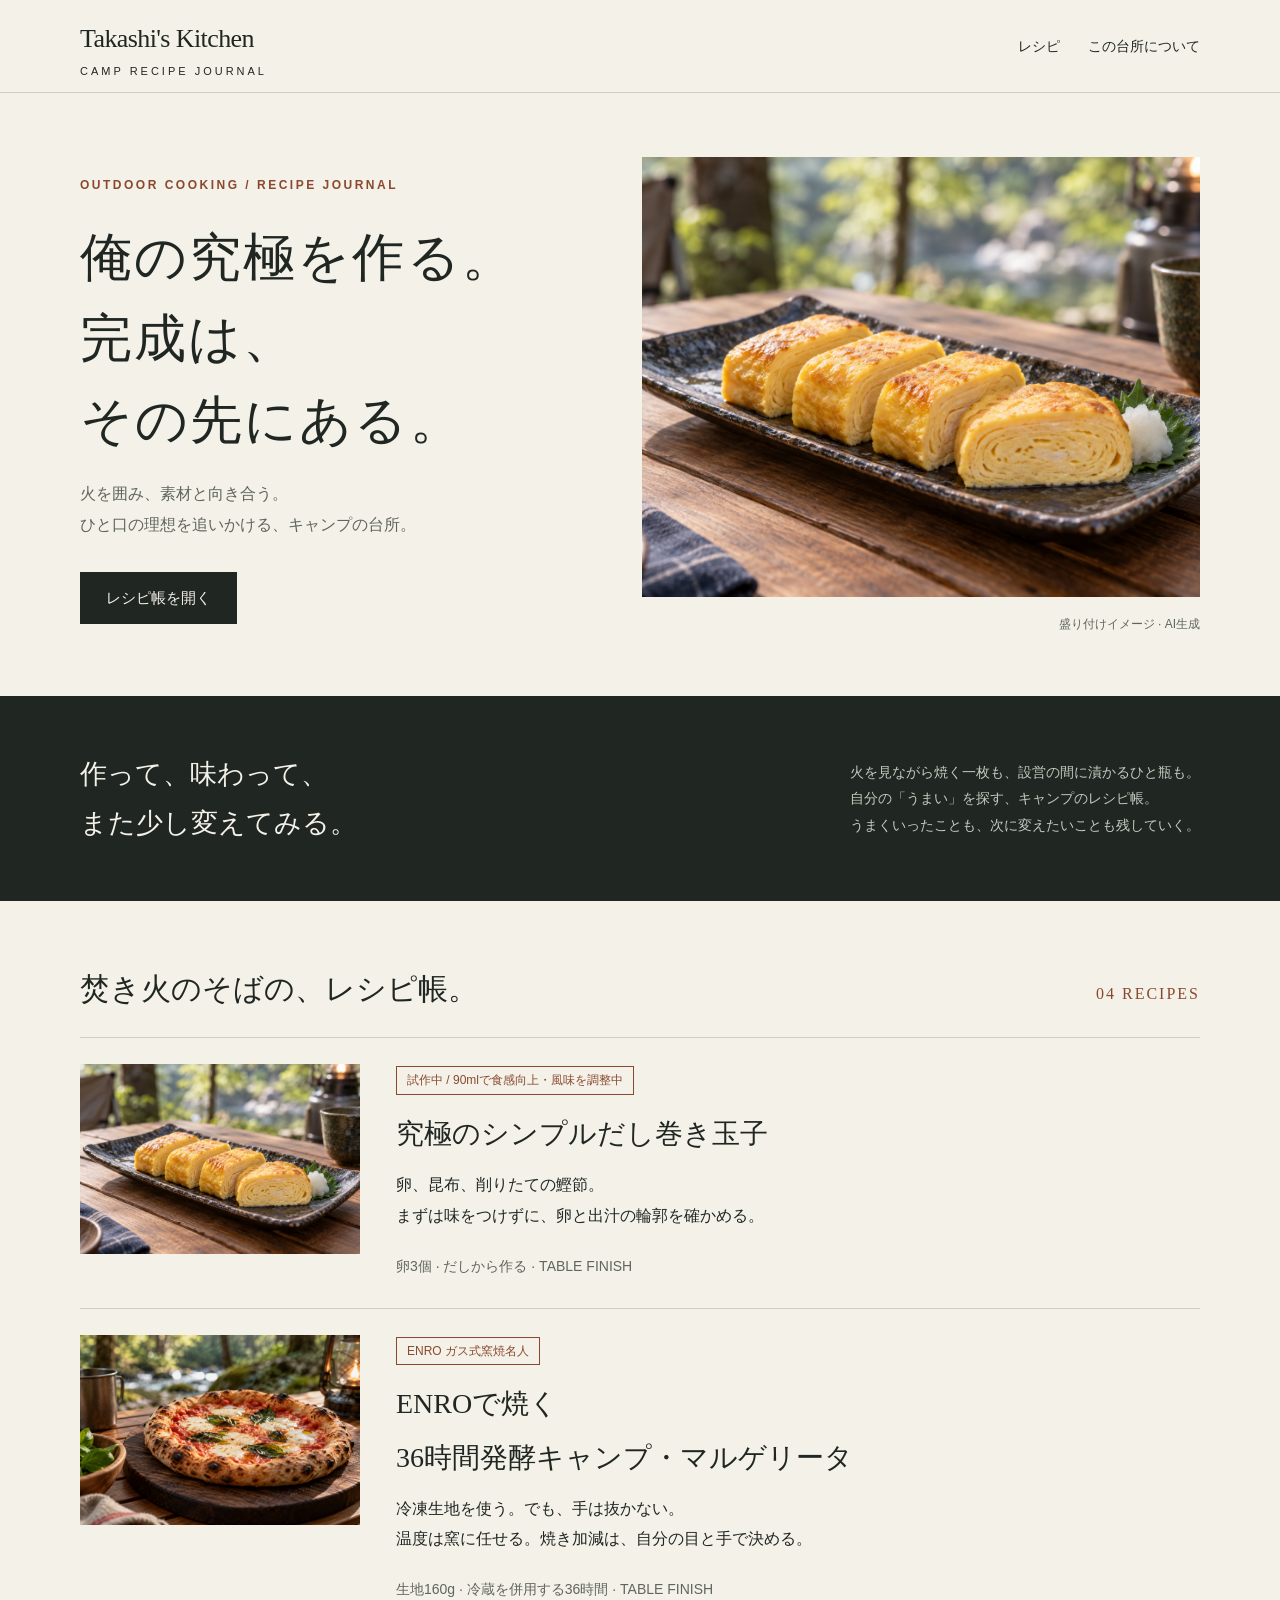
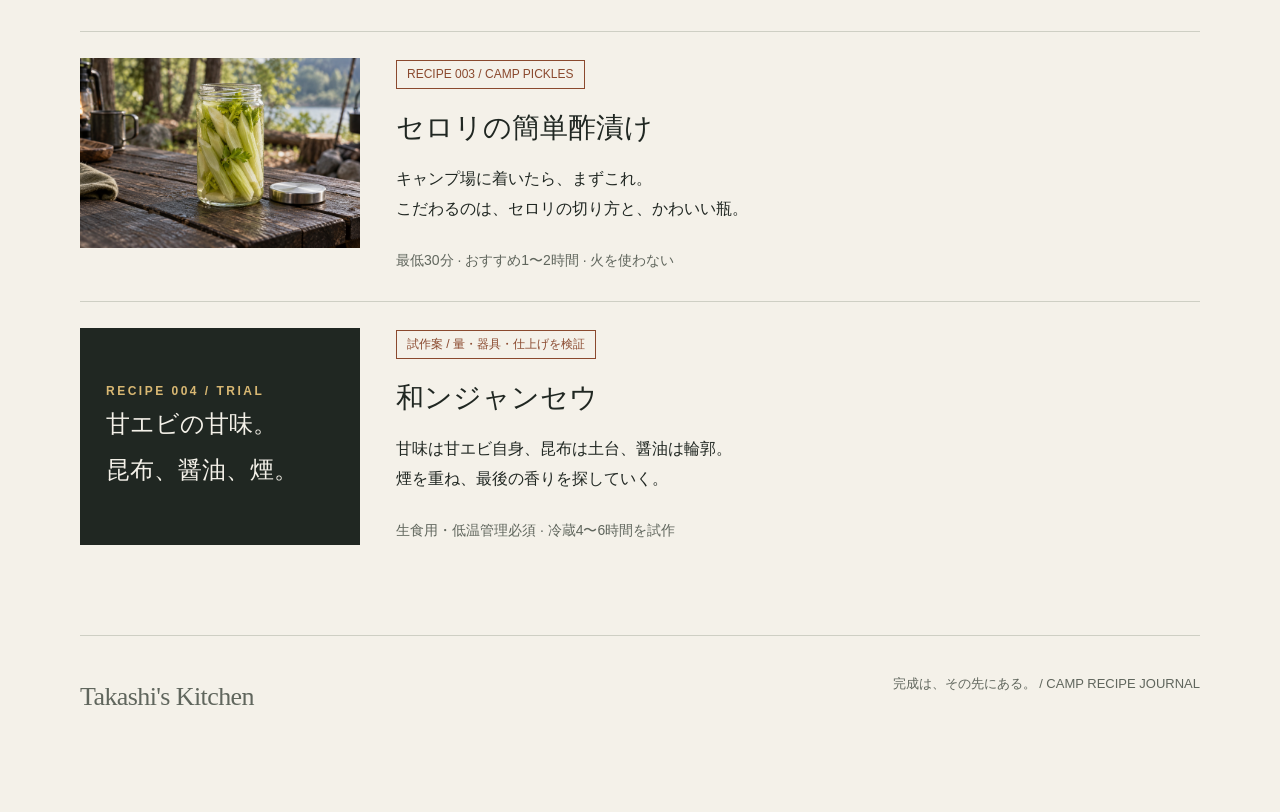
==== commit 0a9a3ac7: "Update recipe listing to 和ンジャンセウ" ====
--- a/index.html
+++ b/index.html
@@ -3,7 +3,7 @@
 <a class="skip" href="#main">本文へ</a><header><div class="wrap"><a class="brand" href="./">Takashi's Kitchen<small>CAMP RECIPE JOURNAL</small></a><nav aria-label="メイン"><a href="#recipes">レシピ</a><a href="#concept">この台所について</a></nav></div></header>
 <main id="main"><section class="hero wrap"><div><span class="eyebrow">OUTDOOR COOKING / RECIPE JOURNAL</span><h1>俺の究極を作る。<br>完成は、<br>その先にある。</h1><p class="lede">火を囲み、素材と向き合う。<br>ひと口の理想を追いかける、キャンプの台所。</p><a class="button" href="#recipes">レシピ帳を開く</a></div><figure><img src="assets/dashimaki.png" alt="黒い器に盛った黄金色のだし巻き玉子" width="1024" height="683"><figcaption class="caption">盛り付けイメージ · AI生成</figcaption></figure></section>
 <section class="statement" id="concept"><div class="wrap"><p class="serif">作って、味わって、<br>また少し変えてみる。</p><p class="aside">火を見ながら焼く一枚も、設営の間に漬かるひと瓶も。<br>自分の「うまい」を探す、キャンプのレシピ帳。<br>うまくいったことも、次に変えたいことも残していく。</p></div></section>
-<section class="section wrap" id="recipes"><div class="section-head"><h2>焚き火のそばの、レシピ帳。</h2><span class="number">04 RECIPES</span></div><a class="recipe-card" href="recipes/dashimaki/"><img src="assets/dashimaki.png" alt="だし巻き玉子の盛り付けイメージ" width="1024" height="683" loading="lazy"><div><span class="badge">試作中 / 90mlで食感向上・風味を調整中</span><h3>究極のシンプルだし巻き玉子</h3><p>卵、昆布、削りたての鰹節。<br>まずは味をつけずに、卵と出汁の輪郭を確かめる。</p><span class="meta">卵3個 · だしから作る · TABLE FINISH</span></div></a><a class="recipe-card" href="recipes/margherita/"><img src="assets/margherita.png" alt="キャンプ・マルゲリータの盛り付けイメージ" width="1536" height="1024" loading="lazy"><div><span class="badge">ENRO ガス式窯焼名人</span><h3>ENROで焼く<br>36時間発酵キャンプ・マルゲリータ</h3><p>冷凍生地を使う。でも、手は抜かない。<br>温度は窯に任せる。焼き加減は、自分の目と手で決める。</p><span class="meta">生地160g · 冷蔵を併用する36時間 · TABLE FINISH</span></div></a><a class="recipe-card" href="recipes/celery/"><img src="assets/celery.png" alt="スマートなガラス瓶に詰めたセロリの酢漬けのイメージ" width="1536" height="1024" loading="lazy"><div><span class="badge">RECIPE 003 / CAMP PICKLES</span><h3>セロリの簡単酢漬け</h3><p>キャンプ場に着いたら、まずこれ。<br>こだわるのは、セロリの切り方と、かわいい瓶。</p><span class="meta">最低30分 · おすすめ1〜2時間 · 火を使わない</span></div></a><a class="recipe-card" href="recipes/amaebi/"><div style="background:var(--ink);color:var(--paper);padding:26px;display:flex;flex-direction:column;justify-content:center"><span class="eyebrow" style="color:var(--gold)">RECIPE 004 / TRIAL</span><span class="serif" style="font-size:24px">甘エビの甘味。<br>昆布、醤油、煙。</span></div><div><span class="badge">試作案 / 量・器具・仕上げを検証</span><h3>頭・殻付き甘エビの<br>昆布醤油漬け＋冷燻仕上げ</h3><p>甘味は甘エビ自身、昆布は土台、醤油は輪郭。<br>煙を重ね、最後の香りを探していく。</p><span class="meta">生食用・低温管理必須 · 冷蔵4〜6時間を試作</span></div></a></section></main>
+<section class="section wrap" id="recipes"><div class="section-head"><h2>焚き火のそばの、レシピ帳。</h2><span class="number">04 RECIPES</span></div><a class="recipe-card" href="recipes/dashimaki/"><img src="assets/dashimaki.png" alt="だし巻き玉子の盛り付けイメージ" width="1024" height="683" loading="lazy"><div><span class="badge">試作中 / 90mlで食感向上・風味を調整中</span><h3>究極のシンプルだし巻き玉子</h3><p>卵、昆布、削りたての鰹節。<br>まずは味をつけずに、卵と出汁の輪郭を確かめる。</p><span class="meta">卵3個 · だしから作る · TABLE FINISH</span></div></a><a class="recipe-card" href="recipes/margherita/"><img src="assets/margherita.png" alt="キャンプ・マルゲリータの盛り付けイメージ" width="1536" height="1024" loading="lazy"><div><span class="badge">ENRO ガス式窯焼名人</span><h3>ENROで焼く<br>36時間発酵キャンプ・マルゲリータ</h3><p>冷凍生地を使う。でも、手は抜かない。<br>温度は窯に任せる。焼き加減は、自分の目と手で決める。</p><span class="meta">生地160g · 冷蔵を併用する36時間 · TABLE FINISH</span></div></a><a class="recipe-card" href="recipes/celery/"><img src="assets/celery.png" alt="スマートなガラス瓶に詰めたセロリの酢漬けのイメージ" width="1536" height="1024" loading="lazy"><div><span class="badge">RECIPE 003 / CAMP PICKLES</span><h3>セロリの簡単酢漬け</h3><p>キャンプ場に着いたら、まずこれ。<br>こだわるのは、セロリの切り方と、かわいい瓶。</p><span class="meta">最低30分 · おすすめ1〜2時間 · 火を使わない</span></div></a><a class="recipe-card" href="recipes/amaebi/"><div style="background:var(--ink);color:var(--paper);padding:26px;display:flex;flex-direction:column;justify-content:center"><span class="eyebrow" style="color:var(--gold)">RECIPE 004 / TRIAL</span><span class="serif" style="font-size:24px">甘エビの甘味。<br>昆布、醤油、煙。</span></div><div><span class="badge">試作案 / 量・器具・仕上げを検証</span><h3>和ンジャンセウ</h3><p>甘味は甘エビ自身、昆布は土台、醤油は輪郭。<br>煙を重ね、最後の香りを探していく。</p><span class="meta">生食用・低温管理必須 · 冷蔵4〜6時間を試作</span></div></a></section></main>
 <footer><div class="wrap"><span class="brand">Takashi's Kitchen</span><span>完成は、その先にある。 / CAMP RECIPE JOURNAL</span></div></footer></body></html>
 
 
